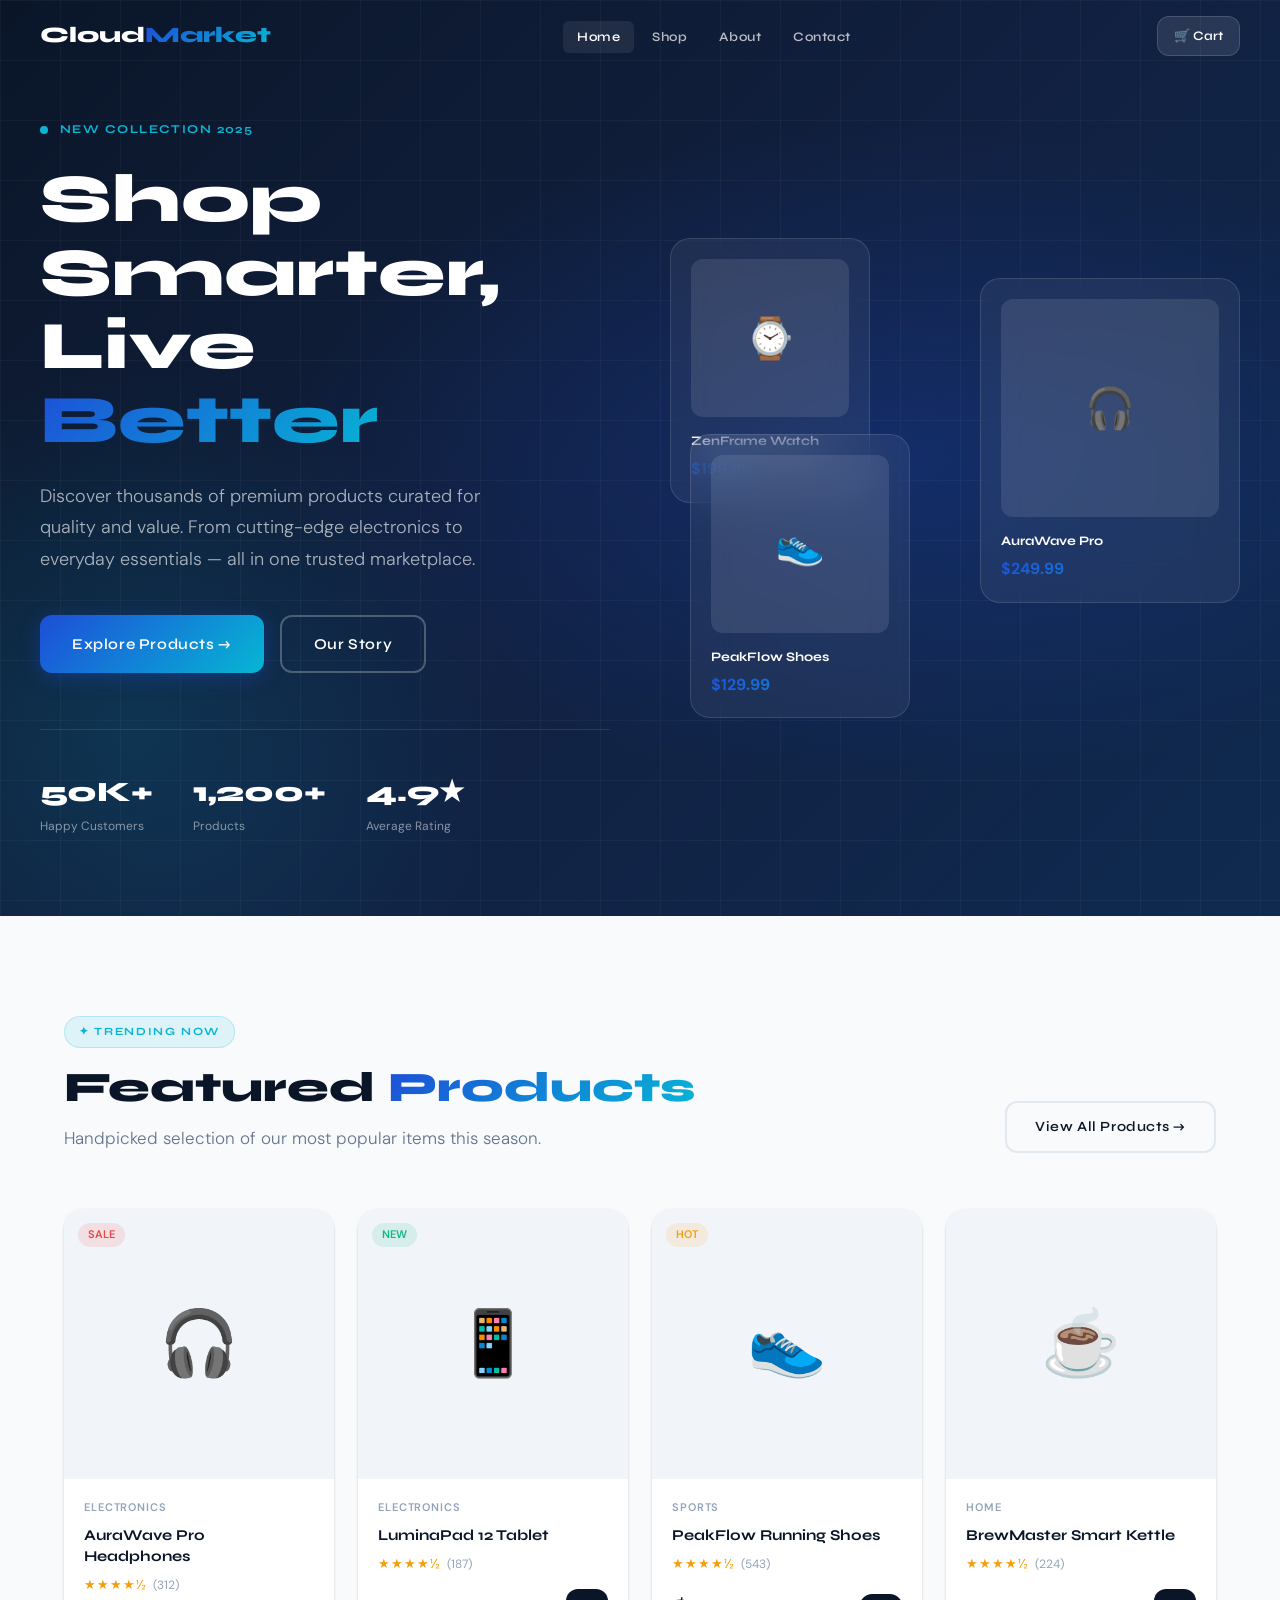
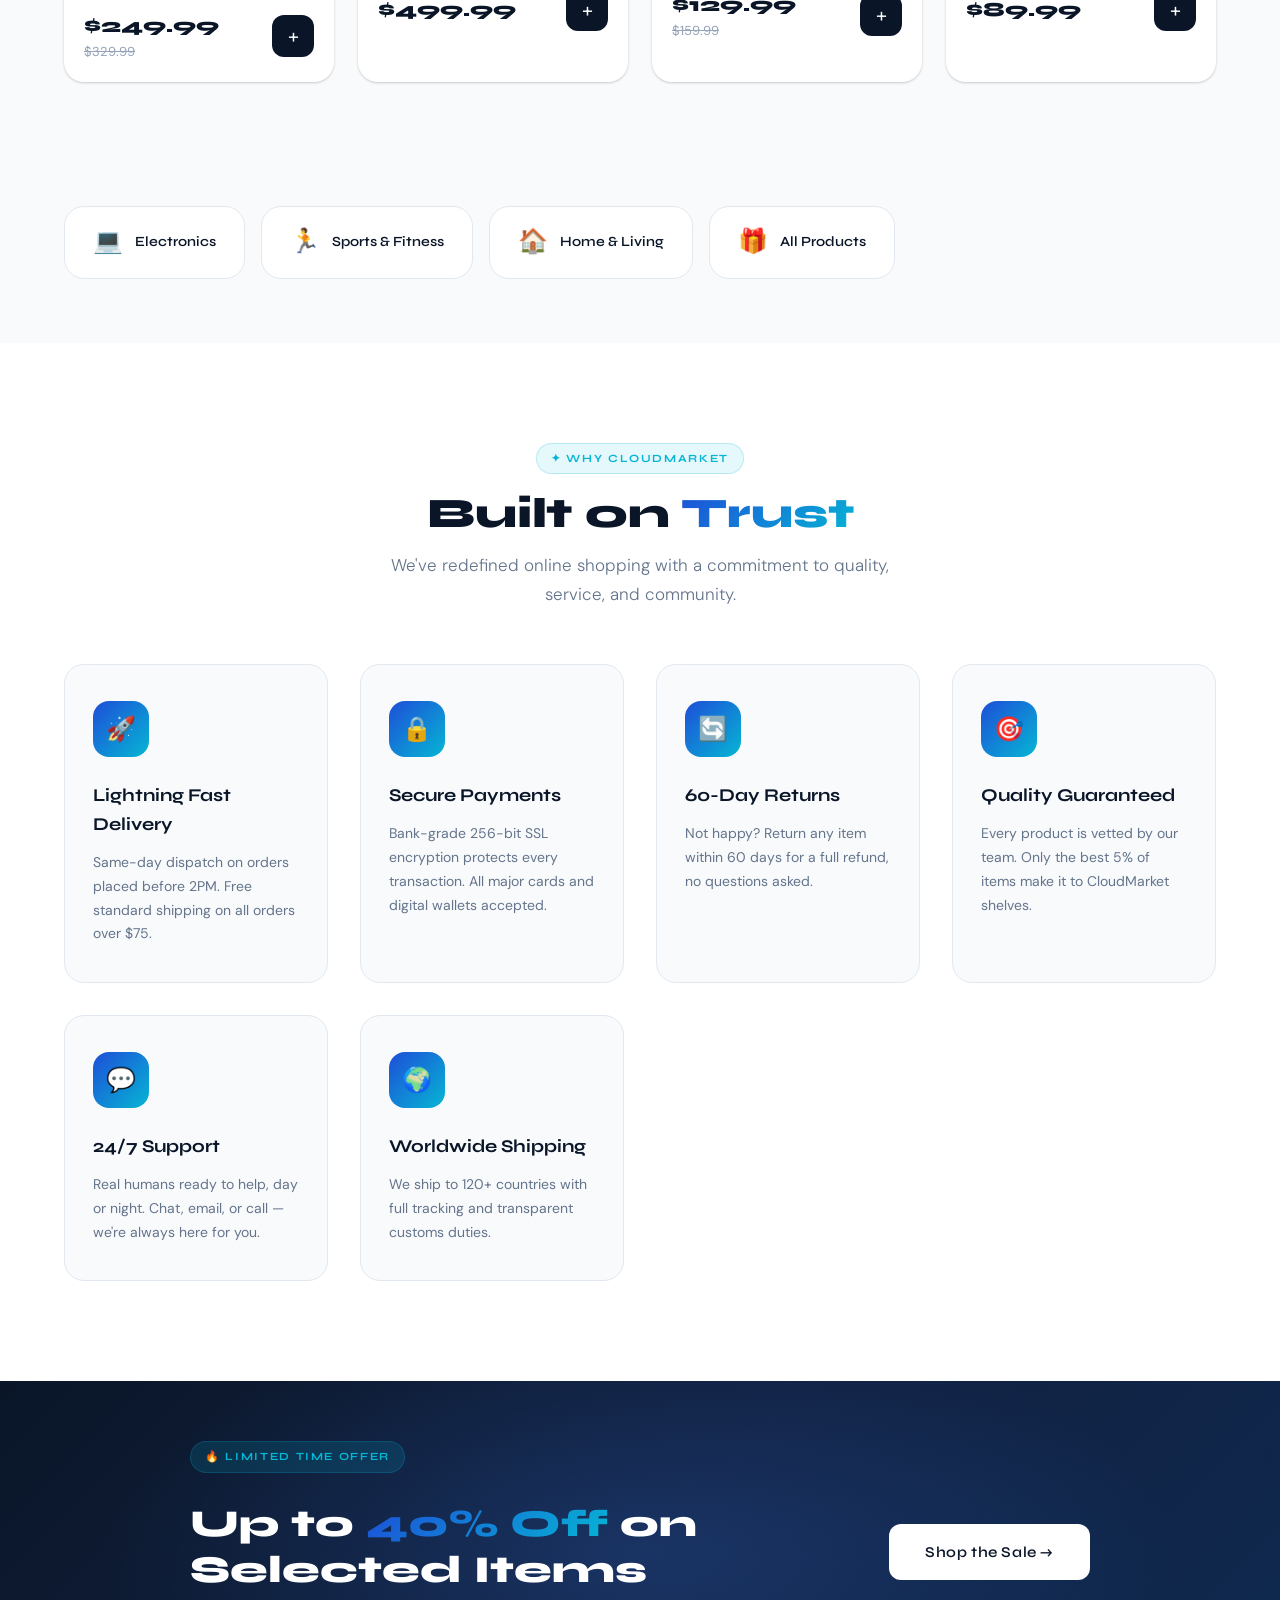
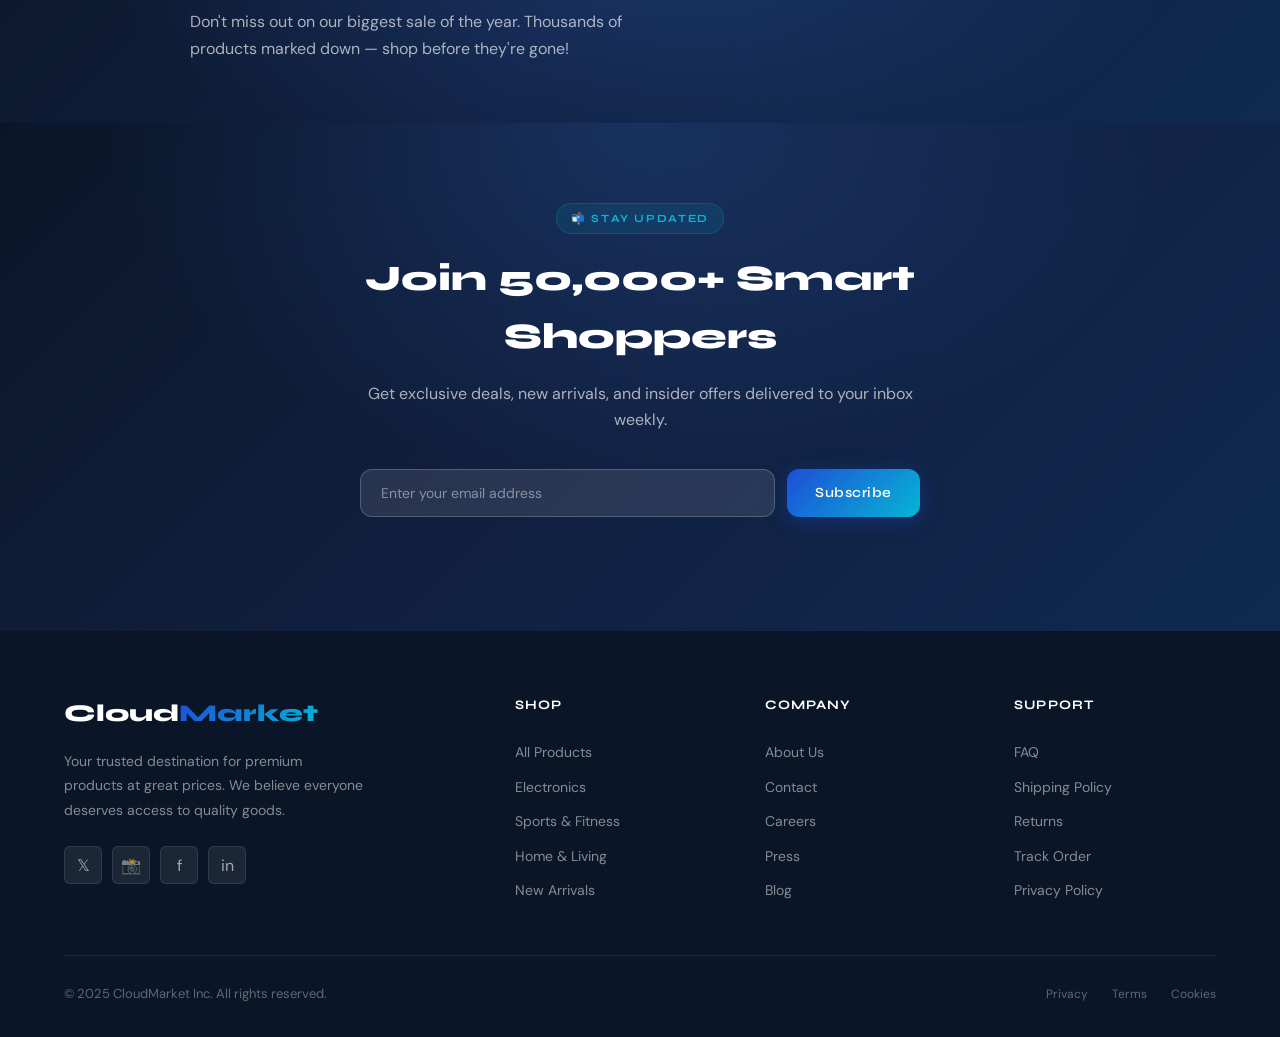
==== index.html @ 4efe99ad "ecom" ====
<!DOCTYPE html>
<html lang="en">
<head>
  <meta charset="UTF-8" />
  <meta name="viewport" content="width=device-width, initial-scale=1.0" />
  <title>CloudMarket – Premium Products, Delivered</title>
  <meta name="description" content="CloudMarket is your destination for premium electronics, sports gear, and home essentials. Shop the best deals online." />
  <link rel="stylesheet" href="style.css" />
</head>
<body>

  <!-- Loader -->
  <div id="loader">
    <div class="loader-content">
      <div class="loader-logo">Cloud<span>Market</span></div>
      <div class="loader-bar"><div class="loader-bar-fill"></div></div>
    </div>
  </div>

  <!-- Navbar -->
  <nav class="navbar" id="navbar">
    <div class="navbar-inner">
      <a href="index.html" class="nav-logo">Cloud<span>Market</span></a>
      <ul class="nav-links">
        <li><a href="index.html" class="active">Home</a></li>
        <li><a href="shop.html">Shop</a></li>
        <li><a href="about.html">About</a></li>
        <li><a href="contact.html">Contact</a></li>
      </ul>
      <div class="nav-actions">
        <a href="cart.html" class="nav-cart-btn">
          🛒 Cart <span class="cart-count" style="display:none">0</span>
        </a>
        <button class="nav-hamburger" id="nav-hamburger" aria-label="Menu">
          <span></span><span></span><span></span>
        </button>
      </div>
    </div>
  </nav>

  <!-- Mobile Menu -->
  <div class="mobile-menu" id="mobile-menu">
    <a href="index.html">Home</a>
    <a href="shop.html">Shop</a>
    <a href="about.html">About</a>
    <a href="contact.html">Contact</a>
    <a href="cart.html" class="btn btn-primary">🛒 Cart <span class="cart-count" style="display:none">0</span></a>
  </div>

  <!-- HERO -->
  <section class="hero">
    <div class="hero-grid"></div>
    <div class="hero-container">
      <div class="hero-content">
        <div class="hero-eyebrow">
          <div class="hero-eyebrow-dot"></div>
          <span class="hero-eyebrow-text">New Collection 2025</span>
        </div>
        <h1 class="hero-title">
          Shop Smarter,<br>
          Live <span class="accent">Better</span>
        </h1>
        <p class="hero-desc">
          Discover thousands of premium products curated for quality and value. From cutting-edge electronics to everyday essentials — all in one trusted marketplace.
        </p>
        <div class="hero-actions">
          <a href="shop.html" class="btn btn-primary" style="font-size:15px; padding:15px 32px">
            Explore Products →
          </a>
          <a href="about.html" class="btn btn-outline" style="color:#fff; border-color:rgba(255,255,255,0.25); font-size:15px; padding:15px 32px">
            Our Story
          </a>
        </div>
        <div class="hero-stats">
          <div>
            <div class="hero-stat-num">50K+</div>
            <div class="hero-stat-label">Happy Customers</div>
          </div>
          <div>
            <div class="hero-stat-num">1,200+</div>
            <div class="hero-stat-label">Products</div>
          </div>
          <div>
            <div class="hero-stat-num">4.9★</div>
            <div class="hero-stat-label">Average Rating</div>
          </div>
        </div>
      </div>
      <div class="hero-visual">
        <div class="hero-card-stack">
          <div class="hero-product-card hero-card-side1">
            <div class="hero-card-img">⌚</div>
            <div class="hero-card-label">ZenFrame Watch</div>
            <div class="hero-card-price">$199.99</div>
          </div>
          <div class="hero-product-card hero-card-main">
            <div class="hero-card-img">🎧</div>
            <div class="hero-card-label">AuraWave Pro</div>
            <div class="hero-card-price">$249.99</div>
          </div>
          <div class="hero-product-card hero-card-side2">
            <div class="hero-card-img">👟</div>
            <div class="hero-card-label">PeakFlow Shoes</div>
            <div class="hero-card-price">$129.99</div>
          </div>
        </div>
      </div>
    </div>
  </section>

  <!-- FEATURED PRODUCTS -->
  <section class="featured">
    <div class="container">
      <div class="section-header">
        <div>
          <div class="section-tag">✦ Trending Now</div>
          <h2 class="section-title">Featured <span>Products</span></h2>
          <p class="section-subtitle" style="margin-top:12px">Handpicked selection of our most popular items this season.</p>
        </div>
        <a href="shop.html" class="btn btn-outline">View All Products →</a>
      </div>
      <!-- Products rendered by JS -->
      <div class="products-grid" id="featured-products">
        <!-- Skeleton placeholders shown while loading -->
      </div>
    </div>
  </section>

  <!-- CATEGORIES STRIP -->
  <section style="padding: 20px 0 60px; background: var(--off-white);">
    <div class="container">
      <div style="display:flex; gap:16px; overflow-x:auto; padding:4px 0; scrollbar-width:none;">
        <a href="shop.html?cat=electronics" style="flex-shrink:0; display:flex; align-items:center; gap:12px; background:var(--white); border:1px solid var(--gray-200); border-radius:var(--radius-lg); padding:16px 28px; transition:var(--transition); text-decoration:none; color:var(--navy); font-family:var(--font-display); font-size:14px; font-weight:600;"
          onmouseover="this.style.borderColor='var(--blue)'; this.style.transform='translateY(-3px)'; this.style.boxShadow='var(--shadow-md)'"
          onmouseout="this.style.borderColor='var(--gray-200)'; this.style.transform=''; this.style.boxShadow=''">
          <span style="font-size:24px">💻</span> Electronics
        </a>
        <a href="shop.html?cat=sports" style="flex-shrink:0; display:flex; align-items:center; gap:12px; background:var(--white); border:1px solid var(--gray-200); border-radius:var(--radius-lg); padding:16px 28px; transition:var(--transition); text-decoration:none; color:var(--navy); font-family:var(--font-display); font-size:14px; font-weight:600;"
          onmouseover="this.style.borderColor='var(--blue)'; this.style.transform='translateY(-3px)'; this.style.boxShadow='var(--shadow-md)'"
          onmouseout="this.style.borderColor='var(--gray-200)'; this.style.transform=''; this.style.boxShadow=''">
          <span style="font-size:24px">🏃</span> Sports & Fitness
        </a>
        <a href="shop.html?cat=home" style="flex-shrink:0; display:flex; align-items:center; gap:12px; background:var(--white); border:1px solid var(--gray-200); border-radius:var(--radius-lg); padding:16px 28px; transition:var(--transition); text-decoration:none; color:var(--navy); font-family:var(--font-display); font-size:14px; font-weight:600;"
          onmouseover="this.style.borderColor='var(--blue)'; this.style.transform='translateY(-3px)'; this.style.boxShadow='var(--shadow-md)'"
          onmouseout="this.style.borderColor='var(--gray-200)'; this.style.transform=''; this.style.boxShadow=''">
          <span style="font-size:24px">🏠</span> Home & Living
        </a>
        <a href="shop.html" style="flex-shrink:0; display:flex; align-items:center; gap:12px; background:var(--white); border:1px solid var(--gray-200); border-radius:var(--radius-lg); padding:16px 28px; transition:var(--transition); text-decoration:none; color:var(--navy); font-family:var(--font-display); font-size:14px; font-weight:600;"
          onmouseover="this.style.borderColor='var(--blue)'; this.style.transform='translateY(-3px)'; this.style.boxShadow='var(--shadow-md)'"
          onmouseout="this.style.borderColor='var(--gray-200)'; this.style.transform=''; this.style.boxShadow=''">
          <span style="font-size:24px">🎁</span> All Products
        </a>
      </div>
    </div>
  </section>

  <!-- BENEFITS -->
  <section class="benefits">
    <div class="container">
      <div style="text-align:center; max-width:560px; margin:0 auto 56px;">
        <div class="section-tag">✦ Why CloudMarket</div>
        <h2 class="section-title">Built on <span>Trust</span></h2>
        <p class="section-subtitle" style="margin:12px auto 0">We've redefined online shopping with a commitment to quality, service, and community.</p>
      </div>
      <div class="benefits-grid">
        <div class="benefit-card reveal">
          <div class="benefit-icon">🚀</div>
          <div class="benefit-title">Lightning Fast Delivery</div>
          <p class="benefit-desc">Same-day dispatch on orders placed before 2PM. Free standard shipping on all orders over $75.</p>
        </div>
        <div class="benefit-card reveal reveal-delay-1">
          <div class="benefit-icon">🔒</div>
          <div class="benefit-title">Secure Payments</div>
          <p class="benefit-desc">Bank-grade 256-bit SSL encryption protects every transaction. All major cards and digital wallets accepted.</p>
        </div>
        <div class="benefit-card reveal reveal-delay-2">
          <div class="benefit-icon">🔄</div>
          <div class="benefit-title">60-Day Returns</div>
          <p class="benefit-desc">Not happy? Return any item within 60 days for a full refund, no questions asked.</p>
        </div>
        <div class="benefit-card reveal reveal-delay-3">
          <div class="benefit-icon">🎯</div>
          <div class="benefit-title">Quality Guaranteed</div>
          <p class="benefit-desc">Every product is vetted by our team. Only the best 5% of items make it to CloudMarket shelves.</p>
        </div>
        <div class="benefit-card reveal">
          <div class="benefit-icon">💬</div>
          <div class="benefit-title">24/7 Support</div>
          <p class="benefit-desc">Real humans ready to help, day or night. Chat, email, or call — we're always here for you.</p>
        </div>
        <div class="benefit-card reveal reveal-delay-1">
          <div class="benefit-icon">🌍</div>
          <div class="benefit-title">Worldwide Shipping</div>
          <p class="benefit-desc">We ship to 120+ countries with full tracking and transparent customs duties.</p>
        </div>
      </div>
    </div>
  </section>

  <!-- PROMO BANNER -->
  <section style="padding: 60px 24px; background: var(--gradient); position:relative; overflow:hidden;">
    <div style="position:absolute; inset:0; background: radial-gradient(ellipse 60% 100% at 50% 50%, rgba(59,130,246,0.2) 0%, transparent 70%);"></div>
    <div style="max-width:900px; margin:0 auto; display:grid; grid-template-columns:1fr auto; gap:40px; align-items:center; position:relative; z-index:1;" class="reveal">
      <div>
        <div class="section-tag" style="background:rgba(6,182,212,0.15);">🔥 Limited Time Offer</div>
        <h2 style="font-family:var(--font-display); font-size:clamp(24px,3.5vw,38px); font-weight:800; color:var(--white); margin:12px 0 16px; line-height:1.2;">
          Up to <span style="background:var(--gradient-accent); -webkit-background-clip:text; -webkit-text-fill-color:transparent; background-clip:text;">40% Off</span> on Selected Items
        </h2>
        <p style="color:rgba(255,255,255,0.65); font-size:16px; max-width:460px; line-height:1.7;">
          Don't miss out on our biggest sale of the year. Thousands of products marked down — shop before they're gone!
        </p>
      </div>
      <div>
        <a href="shop.html" class="btn btn-white" style="font-size:15px; padding:16px 36px; white-space:nowrap;">Shop the Sale →</a>
      </div>
    </div>
  </section>

  <!-- NEWSLETTER -->
  <section class="newsletter">
    <div class="container">
      <div class="newsletter-inner">
        <div class="section-tag">📬 Stay Updated</div>
        <h2 class="newsletter-title">Join 50,000+ Smart Shoppers</h2>
        <p class="newsletter-desc">Get exclusive deals, new arrivals, and insider offers delivered to your inbox weekly.</p>
        <form class="newsletter-form" id="newsletter-form">
          <input type="email" class="newsletter-input" placeholder="Enter your email address" required />
          <button type="submit" class="btn btn-primary">Subscribe</button>
        </form>
        <div class="newsletter-msg" id="newsletter-msg"></div>
      </div>
    </div>
  </section>

  <!-- FOOTER -->
  <footer>
    <div class="container">
      <div class="footer-grid">
        <div class="footer-brand">
          <a href="index.html" class="nav-logo" style="font-size:24px;">Cloud<span>Market</span></a>
          <p>Your trusted destination for premium products at great prices. We believe everyone deserves access to quality goods.</p>
          <div class="footer-social">
            <a href="#" class="social-btn" aria-label="Twitter">𝕏</a>
            <a href="#" class="social-btn" aria-label="Instagram">📸</a>
            <a href="#" class="social-btn" aria-label="Facebook">f</a>
            <a href="#" class="social-btn" aria-label="LinkedIn">in</a>
          </div>
        </div>
        <div>
          <div class="footer-col-title">Shop</div>
          <ul class="footer-links">
            <li><a href="shop.html">All Products</a></li>
            <li><a href="shop.html">Electronics</a></li>
            <li><a href="shop.html">Sports & Fitness</a></li>
            <li><a href="shop.html">Home & Living</a></li>
            <li><a href="shop.html">New Arrivals</a></li>
          </ul>
        </div>
        <div>
          <div class="footer-col-title">Company</div>
          <ul class="footer-links">
            <li><a href="about.html">About Us</a></li>
            <li><a href="contact.html">Contact</a></li>
            <li><a href="#">Careers</a></li>
            <li><a href="#">Press</a></li>
            <li><a href="#">Blog</a></li>
          </ul>
        </div>
        <div>
          <div class="footer-col-title">Support</div>
          <ul class="footer-links">
            <li><a href="#">FAQ</a></li>
            <li><a href="#">Shipping Policy</a></li>
            <li><a href="#">Returns</a></li>
            <li><a href="#">Track Order</a></li>
            <li><a href="#">Privacy Policy</a></li>
          </ul>
        </div>
      </div>
      <div class="footer-bottom">
        <p>© 2025 CloudMarket Inc. All rights reserved.</p>
        <div class="footer-bottom-links">
          <a href="#">Privacy</a>
          <a href="#">Terms</a>
          <a href="#">Cookies</a>
        </div>
      </div>
    </div>
  </footer>

  <script src="script.js"></script>
</body>
</html>
---- style.css ----
/* ========================================
   CloudMarket - Main Stylesheet
   ======================================== */

@import url('https://fonts.googleapis.com/css2?family=Syne:wght@400;500;600;700;800&family=DM+Sans:ital,wght@0,300;0,400;0,500;1,300&display=swap');

/* ========================================
   CSS Variables
   ======================================== */
:root {
  --navy: #0a1628;
  --navy-mid: #112040;
  --navy-light: #1a3060;
  --blue: #1d4ed8;
  --blue-bright: #3b82f6;
  --cyan: #06b6d4;
  --white: #ffffff;
  --off-white: #f8fafc;
  --gray-100: #f1f5f9;
  --gray-200: #e2e8f0;
  --gray-300: #cbd5e1;
  --gray-400: #94a3b8;
  --gray-500: #64748b;
  --gray-600: #475569;
  --gray-700: #334155;
  --gray-800: #1e293b;
  --success: #10b981;
  --warning: #f59e0b;
  --danger: #ef4444;
  --gradient: linear-gradient(135deg, var(--navy) 0%, var(--navy-mid) 50%, #0f2a50 100%);
  --gradient-accent: linear-gradient(135deg, var(--blue) 0%, var(--cyan) 100%);
  --shadow-sm: 0 1px 3px rgba(0,0,0,0.12), 0 1px 2px rgba(0,0,0,0.08);
  --shadow-md: 0 4px 16px rgba(0,0,0,0.12), 0 2px 8px rgba(0,0,0,0.08);
  --shadow-lg: 0 10px 40px rgba(0,0,0,0.15), 0 4px 16px rgba(0,0,0,0.1);
  --shadow-glow: 0 0 30px rgba(59,130,246,0.25);
  --radius-sm: 6px;
  --radius: 12px;
  --radius-lg: 20px;
  --radius-xl: 32px;
  --transition: all 0.3s cubic-bezier(0.4, 0, 0.2, 1);
  --font-display: 'Syne', sans-serif;
  --font-body: 'DM Sans', sans-serif;
}

/* ========================================
   Reset & Base
   ======================================== */
*, *::before, *::after {
  box-sizing: border-box;
  margin: 0;
  padding: 0;
}

html {
  scroll-behavior: smooth;
  font-size: 16px;
}

body {
  font-family: var(--font-body);
  color: var(--gray-800);
  background: var(--white);
  line-height: 1.6;
  overflow-x: hidden;
}

a {
  text-decoration: none;
  color: inherit;
}

ul { list-style: none; }

img {
  max-width: 100%;
  display: block;
}

button {
  cursor: pointer;
  border: none;
  font-family: var(--font-body);
}

input, textarea, select {
  font-family: var(--font-body);
}

/* ========================================
   Utility Classes
   ======================================== */
.container {
  max-width: 1200px;
  margin: 0 auto;
  padding: 0 24px;
}

.section-tag {
  display: inline-block;
  font-family: var(--font-display);
  font-size: 11px;
  font-weight: 700;
  letter-spacing: 0.15em;
  text-transform: uppercase;
  color: var(--cyan);
  background: rgba(6,182,212,0.1);
  border: 1px solid rgba(6,182,212,0.2);
  padding: 6px 14px;
  border-radius: 100px;
  margin-bottom: 16px;
}

.section-title {
  font-family: var(--font-display);
  font-size: clamp(28px, 4vw, 42px);
  font-weight: 800;
  color: var(--navy);
  line-height: 1.15;
}

.section-title span {
  background: var(--gradient-accent);
  -webkit-background-clip: text;
  -webkit-text-fill-color: transparent;
  background-clip: text;
}

.section-subtitle {
  font-size: 17px;
  color: var(--gray-500);
  font-weight: 300;
  max-width: 560px;
  line-height: 1.7;
}

.btn {
  display: inline-flex;
  align-items: center;
  gap: 8px;
  font-family: var(--font-display);
  font-size: 14px;
  font-weight: 600;
  letter-spacing: 0.04em;
  padding: 13px 28px;
  border-radius: var(--radius);
  transition: var(--transition);
  cursor: pointer;
  border: none;
}

.btn-primary {
  background: var(--gradient-accent);
  color: var(--white);
  box-shadow: 0 4px 20px rgba(29,78,216,0.35);
}

.btn-primary:hover {
  transform: translateY(-2px);
  box-shadow: 0 8px 30px rgba(29,78,216,0.45);
}

.btn-outline {
  background: transparent;
  color: var(--navy);
  border: 2px solid var(--gray-200);
}

.btn-outline:hover {
  border-color: var(--blue);
  color: var(--blue);
  transform: translateY(-2px);
}

.btn-white {
  background: var(--white);
  color: var(--navy);
}

.btn-white:hover {
  background: var(--gray-100);
  transform: translateY(-2px);
}

.badge {
  display: inline-flex;
  align-items: center;
  font-size: 11px;
  font-weight: 600;
  padding: 3px 10px;
  border-radius: 100px;
}

.badge-new { background: rgba(16,185,129,0.12); color: var(--success); }
.badge-sale { background: rgba(239,68,68,0.12); color: var(--danger); }
.badge-hot { background: rgba(245,158,11,0.12); color: var(--warning); }

/* ========================================
   Loading Screen
   ======================================== */
#loader {
  position: fixed;
  inset: 0;
  background: var(--navy);
  display: flex;
  align-items: center;
  justify-content: center;
  z-index: 9999;
  
}

#loader.hidden {
  opacity: 0;
  visibility: hidden;
}

.loader-content {
  text-align: center;
}

.loader-logo {
  font-family: var(--font-display);
  font-size: 32px;
  font-weight: 800;
  color: var(--white);
  margin-bottom: 24px;
}

.loader-logo span {
  background: var(--gradient-accent);
  -webkit-background-clip: text;
  -webkit-text-fill-color: transparent;
  background-clip: text;
}

.loader-bar {
  width: 200px;
  height: 3px;
  background: rgba(255,255,255,0.1);
  border-radius: 100px;
  overflow: hidden;
}

.loader-bar-fill {
  height: 100%;
  background: var(--gradient-accent);
  border-radius: 100px;
  animation: loadBar 1.2s ease forwards;
}

@keyframes loadBar {
  from { width: 0; }
  to { width: 100%; }
}

/* ========================================
   Navigation
   ======================================== */
.navbar {
  position: fixed;
  top: 0;
  left: 0;
  right: 0;
  z-index: 1000;
  padding: 0 24px;
  transition: var(--transition);
}

.navbar.scrolled {
  background: rgba(10,22,40,0.95);
  backdrop-filter: blur(20px);
  -webkit-backdrop-filter: blur(20px);
  box-shadow: 0 2px 30px rgba(0,0,0,0.3);
}

.navbar-inner {
  max-width: 1200px;
  margin: 0 auto;
  height: 72px;
  display: flex;
  align-items: center;
  justify-content: space-between;
  gap: 32px;
}

.nav-logo {
  font-family: var(--font-display);
  font-size: 22px;
  font-weight: 800;
  color: var(--white);
  flex-shrink: 0;
}

.nav-logo span {
  background: var(--gradient-accent);
  -webkit-background-clip: text;
  -webkit-text-fill-color: transparent;
  background-clip: text;
}

.nav-links {
  display: flex;
  align-items: center;
  gap: 4px;
}

.nav-links a {
  font-family: var(--font-display);
  font-size: 13px;
  font-weight: 600;
  letter-spacing: 0.04em;
  color: rgba(255,255,255,0.7);
  padding: 8px 14px;
  border-radius: var(--radius-sm);
  transition: var(--transition);
}

.nav-links a:hover,
.nav-links a.active {
  color: var(--white);
  background: rgba(255,255,255,0.08);
}

.nav-actions {
  display: flex;
  align-items: center;
  gap: 12px;
}

.nav-cart-btn {
  display: flex;
  align-items: center;
  gap: 8px;
  background: rgba(255,255,255,0.1);
  border: 1px solid rgba(255,255,255,0.15);
  color: var(--white);
  padding: 9px 16px;
  border-radius: var(--radius);
  font-family: var(--font-display);
  font-size: 13px;
  font-weight: 600;
  transition: var(--transition);
}

.nav-cart-btn:hover {
  background: rgba(255,255,255,0.18);
  transform: translateY(-1px);
}

.cart-count {
  background: var(--gradient-accent);
  color: var(--white);
  font-size: 10px;
  font-weight: 700;
  width: 18px;
  height: 18px;
  border-radius: 50%;
  display: flex;
  align-items: center;
  justify-content: center;
}

.nav-hamburger {
  display: none;
  flex-direction: column;
  gap: 5px;
  background: transparent;
  padding: 6px;
  cursor: pointer;
}

.nav-hamburger span {
  width: 24px;
  height: 2px;
  background: var(--white);
  border-radius: 2px;
  transition: var(--transition);
}

.nav-hamburger.open span:nth-child(1) {
  transform: rotate(45deg) translate(5px, 5px);
}
.nav-hamburger.open span:nth-child(2) {
  opacity: 0;
}
.nav-hamburger.open span:nth-child(3) {
  transform: rotate(-45deg) translate(5px, -5px);
}

.mobile-menu {
  display: none;
  position: fixed;
  top: 72px;
  left: 0;
  right: 0;
  background: rgba(10,22,40,0.98);
  backdrop-filter: blur(20px);
  padding: 20px 24px 32px;
  z-index: 999;
  border-top: 1px solid rgba(255,255,255,0.08);
  transform: translateY(-10px);
  opacity: 0;
  transition: var(--transition);
}

.mobile-menu.open {
  display: block;
  transform: translateY(0);
  opacity: 1;
}

.mobile-menu a {
  display: block;
  font-family: var(--font-display);
  font-size: 16px;
  font-weight: 600;
  color: rgba(255,255,255,0.8);
  padding: 14px 0;
  border-bottom: 1px solid rgba(255,255,255,0.06);
  transition: var(--transition);
}

.mobile-menu a:hover {
  color: var(--white);
  padding-left: 8px;
}

.mobile-menu .btn {
  margin-top: 20px;
  width: 100%;
  justify-content: center;
}

/* ========================================
   HERO SECTION
   ======================================== */
.hero {
  min-height: 100vh;
  background: var(--gradient);
  position: relative;
  overflow: hidden;
  display: flex;
  align-items: center;
  padding: 120px 24px 80px;
}

.hero::before {
  content: '';
  position: absolute;
  inset: 0;
  background: 
    radial-gradient(ellipse 80% 60% at 70% 50%, rgba(29,78,216,0.25) 0%, transparent 60%),
    radial-gradient(ellipse 60% 80% at 10% 80%, rgba(6,182,212,0.15) 0%, transparent 50%);
}

.hero-grid {
  position: absolute;
  inset: 0;
  background-image: 
    linear-gradient(rgba(255,255,255,0.03) 1px, transparent 1px),
    linear-gradient(90deg, rgba(255,255,255,0.03) 1px, transparent 1px);
  background-size: 60px 60px;
}

.hero-container {
  max-width: 1200px;
  margin: 0 auto;
  width: 100%;
  display: grid;
  grid-template-columns: 1fr 1fr;
  gap: 60px;
  align-items: center;
  position: relative;
  z-index: 1;
}

.hero-eyebrow {
  display: flex;
  align-items: center;
  gap: 12px;
  margin-bottom: 24px;
}

.hero-eyebrow-dot {
  width: 8px;
  height: 8px;
  border-radius: 50%;
  background: var(--cyan);
  animation: pulse 2s infinite;
}

@keyframes pulse {
  0%, 100% { opacity: 1; transform: scale(1); }
  50% { opacity: 0.5; transform: scale(1.3); }
}

.hero-eyebrow-text {
  font-family: var(--font-display);
  font-size: 12px;
  font-weight: 700;
  letter-spacing: 0.12em;
  text-transform: uppercase;
  color: var(--cyan);
}

.hero-title {
  font-family: var(--font-display);
  font-size: clamp(36px, 5.5vw, 68px);
  font-weight: 800;
  color: var(--white);
  line-height: 1.08;
  margin-bottom: 24px;
}

.hero-title .accent {
  background: var(--gradient-accent);
  -webkit-background-clip: text;
  -webkit-text-fill-color: transparent;
  background-clip: text;
}

.hero-desc {
  font-size: 18px;
  color: rgba(255,255,255,0.65);
  font-weight: 300;
  line-height: 1.75;
  margin-bottom: 40px;
  max-width: 500px;
}

.hero-actions {
  display: flex;
  gap: 16px;
  flex-wrap: wrap;
}

.hero-stats {
  display: flex;
  gap: 40px;
  margin-top: 56px;
  padding-top: 40px;
  border-top: 1px solid rgba(255,255,255,0.1);
}

.hero-stat-num {
  font-family: var(--font-display);
  font-size: 28px;
  font-weight: 800;
  color: var(--white);
}

.hero-stat-label {
  font-size: 12px;
  color: rgba(255,255,255,0.5);
  font-weight: 400;
  margin-top: 2px;
}

.hero-visual {
  position: relative;
}

.hero-card-stack {
  position: relative;
  height: 480px;
}

.hero-product-card {
  position: absolute;
  background: rgba(255,255,255,0.06);
  backdrop-filter: blur(20px);
  border: 1px solid rgba(255,255,255,0.12);
  border-radius: var(--radius-lg);
  padding: 20px;
  transition: var(--transition);
}

.hero-card-main {
  width: 260px;
  right: 0;
  top: 40px;
  animation: floatCard 4s ease-in-out infinite;
}

.hero-card-side1 {
  width: 200px;
  left: 0;
  top: 0;
  animation: floatCard 4s ease-in-out infinite 0.8s;
}

.hero-card-side2 {
  width: 220px;
  left: 20px;
  bottom: 0;
  animation: floatCard 4s ease-in-out infinite 1.6s;
}

@keyframes floatCard {
  0%, 100% { transform: translateY(0); }
  50% { transform: translateY(-12px); }
}

.hero-card-img {
  width: 100%;
  aspect-ratio: 1;
  border-radius: var(--radius);
  object-fit: cover;
  margin-bottom: 14px;
  background: rgba(255,255,255,0.1);
  display: flex;
  align-items: center;
  justify-content: center;
  font-size: 40px;
}

.hero-card-label {
  font-family: var(--font-display);
  font-size: 13px;
  font-weight: 700;
  color: var(--white);
  margin-bottom: 4px;
}

.hero-card-price {
  font-size: 16px;
  font-weight: 700;
  background: var(--gradient-accent);
  -webkit-background-clip: text;
  -webkit-text-fill-color: transparent;
  background-clip: text;
}

/* ========================================
   FEATURED PRODUCTS
   ======================================== */
.featured {
  padding: 100px 0;
  background: var(--off-white);
}

.section-header {
  display: flex;
  align-items: flex-end;
  justify-content: space-between;
  margin-bottom: 56px;
  gap: 24px;
  flex-wrap: wrap;
}

.products-grid {
  display: grid;
  grid-template-columns: repeat(auto-fill, minmax(260px, 1fr));
  gap: 24px;
}

.product-card {
  background: var(--white);
  border-radius: var(--radius-lg);
  overflow: hidden;
  box-shadow: var(--shadow-sm);
  transition: var(--transition);
  position: relative;
  cursor: pointer;
}

.product-card:hover {
  transform: translateY(-6px);
  box-shadow: var(--shadow-lg);
}

.product-card-img {
  aspect-ratio: 1;
  background: var(--gray-100);
  display: flex;
  align-items: center;
  justify-content: center;
  font-size: 64px;
  position: relative;
  overflow: hidden;
  transition: var(--transition);
}

.product-card:hover .product-card-img {
  background: var(--gray-200);
}

.product-card-badges {
  position: absolute;
  top: 14px;
  left: 14px;
  display: flex;
  flex-direction: column;
  gap: 6px;
  z-index: 2;
}

.product-card-wishlist {
  position: absolute;
  top: 12px;
  right: 12px;
  width: 36px;
  height: 36px;
  background: var(--white);
  border-radius: 50%;
  display: flex;
  align-items: center;
  justify-content: center;
  font-size: 16px;
  cursor: pointer;
  transition: var(--transition);
  opacity: 0;
  transform: scale(0.8);
  z-index: 2;
}

.product-card:hover .product-card-wishlist {
  opacity: 1;
  transform: scale(1);
}

.product-card-wishlist:hover {
  background: var(--danger);
  color: var(--white);
}

.product-card-body {
  padding: 20px;
}

.product-card-category {
  font-size: 11px;
  font-weight: 600;
  letter-spacing: 0.08em;
  text-transform: uppercase;
  color: var(--gray-400);
  margin-bottom: 8px;
}

.product-card-name {
  font-family: var(--font-display);
  font-size: 15px;
  font-weight: 700;
  color: var(--navy);
  margin-bottom: 8px;
  line-height: 1.4;
}

.product-card-rating {
  display: flex;
  align-items: center;
  gap: 6px;
  margin-bottom: 14px;
}

.stars {
  color: var(--warning);
  font-size: 13px;
  letter-spacing: 1px;
}

.rating-count {
  font-size: 12px;
  color: var(--gray-400);
}

.product-card-footer {
  display: flex;
  align-items: center;
  justify-content: space-between;
}

.product-price {
  display: flex;
  flex-direction: column;
}

.product-price-current {
  font-family: var(--font-display);
  font-size: 20px;
  font-weight: 800;
  color: var(--navy);
}

.product-price-original {
  font-size: 13px;
  color: var(--gray-400);
  text-decoration: line-through;
}

.product-add-btn {
  width: 42px;
  height: 42px;
  border-radius: var(--radius);
  background: var(--navy);
  color: var(--white);
  font-size: 20px;
  display: flex;
  align-items: center;
  justify-content: center;
  transition: var(--transition);
  flex-shrink: 0;
}

.product-add-btn:hover {
  background: var(--blue);
  transform: scale(1.1);
}

.product-add-btn.added {
  background: var(--success);
  animation: pop 0.3s ease;
}

@keyframes pop {
  0% { transform: scale(1); }
  50% { transform: scale(1.25); }
  100% { transform: scale(1); }
}

/* Skeleton */
.skeleton {
  background: linear-gradient(90deg, var(--gray-100) 25%, var(--gray-200) 50%, var(--gray-100) 75%);
  background-size: 200% 100%;
  animation: shimmer 1.5s infinite;
  border-radius: var(--radius-sm);
}

@keyframes shimmer {
  0% { background-position: -200% 0; }
  100% { background-position: 200% 0; }
}

.skeleton-card {
  background: var(--white);
  border-radius: var(--radius-lg);
  overflow: hidden;
}

.skeleton-img {
  aspect-ratio: 1;
}

.skeleton-body {
  padding: 20px;
}

.skeleton-line {
  height: 12px;
  margin-bottom: 10px;
}

/* ========================================
   BENEFITS / WHY US
   ======================================== */
.benefits {
  padding: 100px 0;
  background: var(--white);
}

.benefits-grid {
  display: grid;
  grid-template-columns: repeat(auto-fit, minmax(240px, 1fr));
  gap: 32px;
  margin-top: 56px;
}

.benefit-card {
  padding: 36px 28px;
  border-radius: var(--radius-lg);
  background: var(--off-white);
  border: 1px solid var(--gray-200);
  transition: var(--transition);
  position: relative;
  overflow: hidden;
}

.benefit-card::before {
  content: '';
  position: absolute;
  top: 0;
  left: 0;
  right: 0;
  height: 3px;
  background: var(--gradient-accent);
  transform: scaleX(0);
  transition: var(--transition);
  transform-origin: left;
}

.benefit-card:hover {
  border-color: transparent;
  box-shadow: var(--shadow-md);
  transform: translateY(-4px);
}

.benefit-card:hover::before {
  transform: scaleX(1);
}

.benefit-icon {
  width: 56px;
  height: 56px;
  background: var(--gradient-accent);
  border-radius: 16px;
  display: flex;
  align-items: center;
  justify-content: center;
  font-size: 24px;
  margin-bottom: 24px;
}

.benefit-title {
  font-family: var(--font-display);
  font-size: 18px;
  font-weight: 700;
  color: var(--navy);
  margin-bottom: 12px;
}

.benefit-desc {
  font-size: 14px;
  color: var(--gray-500);
  line-height: 1.7;
}

/* ========================================
   NEWSLETTER
   ======================================== */
.newsletter {
  padding: 80px 0;
  background: var(--gradient);
  position: relative;
  overflow: hidden;
}

.newsletter::before {
  content: '';
  position: absolute;
  inset: 0;
  background: radial-gradient(ellipse 60% 100% at 50% 0%, rgba(59,130,246,0.2) 0%, transparent 70%);
}

.newsletter-inner {
  position: relative;
  z-index: 1;
  text-align: center;
  max-width: 560px;
  margin: 0 auto;
}

.newsletter-title {
  font-family: var(--font-display);
  font-size: clamp(24px, 3.5vw, 36px);
  font-weight: 800;
  color: var(--white);
  margin-bottom: 16px;
}

.newsletter-desc {
  font-size: 16px;
  color: rgba(255,255,255,0.65);
  margin-bottom: 36px;
}

.newsletter-form {
  display: flex;
  gap: 12px;
}

.newsletter-input {
  flex: 1;
  background: rgba(255,255,255,0.1);
  border: 1px solid rgba(255,255,255,0.2);
  color: var(--white);
  padding: 14px 20px;
  border-radius: var(--radius);
  font-size: 14px;
  transition: var(--transition);
  outline: none;
}

.newsletter-input::placeholder { color: rgba(255,255,255,0.45); }

.newsletter-input:focus {
  background: rgba(255,255,255,0.15);
  border-color: rgba(255,255,255,0.4);
}

.newsletter-msg {
  margin-top: 14px;
  font-size: 13px;
  color: var(--cyan);
  min-height: 20px;
}

/* ========================================
   FOOTER
   ======================================== */
footer {
  background: var(--navy);
  padding: 64px 0 32px;
}

.footer-grid {
  display: grid;
  grid-template-columns: 2fr 1fr 1fr 1fr;
  gap: 48px;
  margin-bottom: 48px;
}

.footer-brand p {
  font-size: 14px;
  color: rgba(255,255,255,0.5);
  line-height: 1.75;
  margin-top: 16px;
  max-width: 300px;
}

.footer-social {
  display: flex;
  gap: 10px;
  margin-top: 24px;
}

.social-btn {
  width: 38px;
  height: 38px;
  border-radius: var(--radius-sm);
  background: rgba(255,255,255,0.07);
  border: 1px solid rgba(255,255,255,0.1);
  display: flex;
  align-items: center;
  justify-content: center;
  font-size: 16px;
  color: rgba(255,255,255,0.6);
  transition: var(--transition);
  text-decoration: none;
}

.social-btn:hover {
  background: var(--blue);
  border-color: var(--blue);
  color: var(--white);
  transform: translateY(-2px);
}

.footer-col-title {
  font-family: var(--font-display);
  font-size: 13px;
  font-weight: 700;
  letter-spacing: 0.08em;
  text-transform: uppercase;
  color: var(--white);
  margin-bottom: 20px;
}

.footer-links a {
  display: block;
  font-size: 14px;
  color: rgba(255,255,255,0.5);
  padding: 6px 0;
  transition: var(--transition);
}

.footer-links a:hover {
  color: var(--white);
  padding-left: 6px;
}

.footer-bottom {
  border-top: 1px solid rgba(255,255,255,0.08);
  padding-top: 28px;
  display: flex;
  align-items: center;
  justify-content: space-between;
  gap: 16px;
  flex-wrap: wrap;
}

.footer-bottom p {
  font-size: 13px;
  color: rgba(255,255,255,0.35);
}

.footer-bottom-links {
  display: flex;
  gap: 24px;
}

.footer-bottom-links a {
  font-size: 12px;
  color: rgba(255,255,255,0.35);
  transition: var(--transition);
}

.footer-bottom-links a:hover { color: rgba(255,255,255,0.7); }

/* ========================================
   SHOP PAGE
   ======================================== */
.page-hero {
  background: var(--gradient);
  padding: 140px 0 60px;
  position: relative;
  overflow: hidden;
}

.page-hero::before {
  content: '';
  position: absolute;
  inset: 0;
  background: radial-gradient(ellipse 60% 80% at 80% 50%, rgba(29,78,216,0.3) 0%, transparent 60%);
}

.page-hero-inner {
  position: relative;
  z-index: 1;
}

.page-hero-title {
  font-family: var(--font-display);
  font-size: clamp(32px, 5vw, 52px);
  font-weight: 800;
  color: var(--white);
  margin-bottom: 12px;
}

.page-hero-title span {
  background: var(--gradient-accent);
  -webkit-background-clip: text;
  -webkit-text-fill-color: transparent;
  background-clip: text;
}

.breadcrumb {
  display: flex;
  align-items: center;
  gap: 8px;
  font-size: 13px;
  color: rgba(255,255,255,0.5);
}

.breadcrumb a {
  color: rgba(255,255,255,0.5);
  transition: var(--transition);
}

.breadcrumb a:hover { color: var(--white); }

.breadcrumb-sep { color: rgba(255,255,255,0.25); }

.shop-layout {
  padding: 60px 0 100px;
  background: var(--off-white);
}

.shop-toolbar {
  display: flex;
  align-items: center;
  justify-content: space-between;
  gap: 16px;
  margin-bottom: 36px;
  background: var(--white);
  padding: 16px 24px;
  border-radius: var(--radius-lg);
  box-shadow: var(--shadow-sm);
  flex-wrap: wrap;
}

.shop-filters {
  display: flex;
  gap: 8px;
  flex-wrap: wrap;
}

.filter-btn {
  font-family: var(--font-display);
  font-size: 12px;
  font-weight: 600;
  letter-spacing: 0.04em;
  padding: 8px 18px;
  border-radius: 100px;
  background: transparent;
  border: 2px solid var(--gray-200);
  color: var(--gray-600);
  transition: var(--transition);
  cursor: pointer;
}

.filter-btn:hover {
  border-color: var(--blue);
  color: var(--blue);
}

.filter-btn.active {
  background: var(--navy);
  border-color: var(--navy);
  color: var(--white);
}

.shop-sort {
  display: flex;
  align-items: center;
  gap: 10px;
}

.shop-sort label {
  font-size: 13px;
  color: var(--gray-500);
  font-weight: 500;
  white-space: nowrap;
}

.sort-select {
  padding: 8px 14px;
  border: 2px solid var(--gray-200);
  border-radius: var(--radius);
  font-size: 13px;
  font-family: var(--font-display);
  font-weight: 600;
  color: var(--navy);
  background: var(--white);
  cursor: pointer;
  outline: none;
  transition: var(--transition);
}

.sort-select:focus { border-color: var(--blue); }

.products-count {
  font-size: 13px;
  color: var(--gray-400);
}

/* ========================================
   PRODUCT DETAIL PAGE
   ======================================== */
.product-detail {
  padding: 60px 0 100px;
  background: var(--off-white);
}

.product-detail-grid {
  display: grid;
  grid-template-columns: 1fr 1fr;
  gap: 64px;
  align-items: start;
}

.product-detail-img {
  background: var(--white);
  border-radius: var(--radius-xl);
  aspect-ratio: 1;
  display: flex;
  align-items: center;
  justify-content: center;
  font-size: 120px;
  box-shadow: var(--shadow-md);
  position: sticky;
  top: 100px;
}

.product-detail-thumbnails {
  display: flex;
  gap: 12px;
  margin-top: 16px;
}

.product-thumb {
  width: 72px;
  height: 72px;
  border-radius: var(--radius);
  background: var(--white);
  border: 2px solid var(--gray-200);
  display: flex;
  align-items: center;
  justify-content: center;
  font-size: 28px;
  cursor: pointer;
  transition: var(--transition);
}

.product-thumb.active,
.product-thumb:hover {
  border-color: var(--blue);
}

.product-detail-info h1 {
  font-family: var(--font-display);
  font-size: clamp(24px, 3vw, 34px);
  font-weight: 800;
  color: var(--navy);
  line-height: 1.2;
  margin-bottom: 16px;
}

.product-detail-meta {
  display: flex;
  align-items: center;
  gap: 16px;
  margin-bottom: 24px;
  flex-wrap: wrap;
}

.product-detail-price {
  font-family: var(--font-display);
  font-size: 36px;
  font-weight: 800;
  color: var(--navy);
}

.product-detail-price-old {
  font-size: 20px;
  color: var(--gray-400);
  text-decoration: line-through;
  font-weight: 400;
}

.product-detail-desc {
  font-size: 15px;
  color: var(--gray-500);
  line-height: 1.8;
  margin-bottom: 32px;
}

.product-detail-options {
  margin-bottom: 32px;
}

.options-label {
  font-family: var(--font-display);
  font-size: 13px;
  font-weight: 700;
  color: var(--gray-600);
  letter-spacing: 0.06em;
  text-transform: uppercase;
  margin-bottom: 12px;
}

.color-options {
  display: flex;
  gap: 10px;
}

.color-opt {
  width: 32px;
  height: 32px;
  border-radius: 50%;
  border: 3px solid transparent;
  cursor: pointer;
  transition: var(--transition);
}

.color-opt.active,
.color-opt:hover {
  border-color: var(--navy);
  transform: scale(1.15);
}

.qty-add-row {
  display: flex;
  gap: 16px;
  align-items: center;
  margin-bottom: 24px;
  flex-wrap: wrap;
}

.qty-control {
  display: flex;
  align-items: center;
  background: var(--white);
  border: 2px solid var(--gray-200);
  border-radius: var(--radius);
  overflow: hidden;
}

.qty-btn {
  width: 44px;
  height: 48px;
  background: transparent;
  border: none;
  font-size: 18px;
  color: var(--navy);
  cursor: pointer;
  transition: var(--transition);
  display: flex;
  align-items: center;
  justify-content: center;
  font-weight: 600;
}

.qty-btn:hover { background: var(--gray-100); }

.qty-num {
  width: 52px;
  text-align: center;
  font-family: var(--font-display);
  font-size: 16px;
  font-weight: 700;
  color: var(--navy);
  border: none;
  background: transparent;
  outline: none;
}

.btn-add-to-cart {
  flex: 1;
  min-width: 180px;
  background: var(--navy);
  color: var(--white);
  padding: 15px 32px;
  font-family: var(--font-display);
  font-size: 14px;
  font-weight: 700;
  letter-spacing: 0.04em;
  border-radius: var(--radius);
  transition: var(--transition);
  display: flex;
  align-items: center;
  justify-content: center;
  gap: 8px;
}

.btn-add-to-cart:hover {
  background: var(--blue);
  transform: translateY(-2px);
  box-shadow: var(--shadow-glow);
}

.btn-add-to-cart.added {
  background: var(--success);
}

.product-detail-features {
  display: grid;
  grid-template-columns: 1fr 1fr;
  gap: 14px;
  margin-top: 32px;
  padding-top: 32px;
  border-top: 1px solid var(--gray-200);
}

.feature-item {
  display: flex;
  align-items: center;
  gap: 10px;
  font-size: 13px;
  color: var(--gray-600);
}

.feature-icon {
  font-size: 18px;
  width: 36px;
  height: 36px;
  background: var(--gray-100);
  border-radius: var(--radius-sm);
  display: flex;
  align-items: center;
  justify-content: center;
}

/* ========================================
   CART PAGE
   ======================================== */
.cart-page {
  padding: 60px 0 100px;
  background: var(--off-white);
  min-height: 60vh;
}

.cart-grid {
  display: grid;
  grid-template-columns: 1fr 360px;
  gap: 32px;
  align-items: start;
}

.cart-items-section h2 {
  font-family: var(--font-display);
  font-size: 22px;
  font-weight: 800;
  color: var(--navy);
  margin-bottom: 24px;
}

.cart-item {
  background: var(--white);
  border-radius: var(--radius-lg);
  padding: 20px;
  display: grid;
  grid-template-columns: 80px 1fr auto;
  gap: 20px;
  align-items: center;
  margin-bottom: 16px;
  box-shadow: var(--shadow-sm);
  transition: var(--transition);
}

.cart-item:hover {
  box-shadow: var(--shadow-md);
}

.cart-item-img {
  width: 80px;
  height: 80px;
  background: var(--gray-100);
  border-radius: var(--radius);
  display: flex;
  align-items: center;
  justify-content: center;
  font-size: 36px;
}

.cart-item-name {
  font-family: var(--font-display);
  font-size: 15px;
  font-weight: 700;
  color: var(--navy);
  margin-bottom: 4px;
}

.cart-item-category {
  font-size: 12px;
  color: var(--gray-400);
  margin-bottom: 12px;
}

.cart-item-price {
  font-size: 16px;
  font-weight: 700;
  color: var(--navy);
}

.cart-item-actions {
  display: flex;
  flex-direction: column;
  align-items: flex-end;
  gap: 14px;
}

.cart-item-total {
  font-family: var(--font-display);
  font-size: 20px;
  font-weight: 800;
  color: var(--navy);
}

.cart-remove-btn {
  background: var(--gray-100);
  border: none;
  width: 32px;
  height: 32px;
  border-radius: var(--radius-sm);
  display: flex;
  align-items: center;
  justify-content: center;
  color: var(--gray-500);
  font-size: 14px;
  cursor: pointer;
  transition: var(--transition);
}

.cart-remove-btn:hover {
  background: rgba(239,68,68,0.1);
  color: var(--danger);
}

/* Cart Summary */
.cart-summary {
  background: var(--white);
  border-radius: var(--radius-lg);
  padding: 28px;
  box-shadow: var(--shadow-md);
  position: sticky;
  top: 100px;
}

.cart-summary h3 {
  font-family: var(--font-display);
  font-size: 18px;
  font-weight: 800;
  color: var(--navy);
  margin-bottom: 24px;
  padding-bottom: 20px;
  border-bottom: 1px solid var(--gray-200);
}

.summary-row {
  display: flex;
  justify-content: space-between;
  align-items: center;
  padding: 10px 0;
  font-size: 14px;
  color: var(--gray-600);
}

.summary-row.total {
  font-family: var(--font-display);
  font-size: 20px;
  font-weight: 800;
  color: var(--navy);
  border-top: 2px solid var(--gray-200);
  margin-top: 8px;
  padding-top: 20px;
}

.checkout-btn {
  width: 100%;
  justify-content: center;
  margin-top: 20px;
  padding: 16px;
  font-size: 15px;
}

.promo-code {
  margin-top: 20px;
  padding-top: 20px;
  border-top: 1px solid var(--gray-200);
}

.promo-code label {
  font-family: var(--font-display);
  font-size: 12px;
  font-weight: 700;
  color: var(--gray-600);
  letter-spacing: 0.06em;
  text-transform: uppercase;
  display: block;
  margin-bottom: 10px;
}

.promo-input-row {
  display: flex;
  gap: 10px;
}

.promo-input {
  flex: 1;
  padding: 10px 14px;
  border: 2px solid var(--gray-200);
  border-radius: var(--radius);
  font-size: 13px;
  outline: none;
  transition: var(--transition);
}

.promo-input:focus { border-color: var(--blue); }

.promo-btn {
  padding: 10px 16px;
  background: var(--navy);
  color: var(--white);
  border-radius: var(--radius);
  font-size: 13px;
  font-weight: 600;
  border: none;
  cursor: pointer;
  transition: var(--transition);
}

.promo-btn:hover { background: var(--blue); }

/* Empty Cart */
.empty-cart {
  text-align: center;
  padding: 80px 24px;
}

.empty-cart-icon {
  font-size: 80px;
  margin-bottom: 24px;
  opacity: 0.3;
}

.empty-cart h3 {
  font-family: var(--font-display);
  font-size: 24px;
  font-weight: 800;
  color: var(--navy);
  margin-bottom: 12px;
}

.empty-cart p {
  color: var(--gray-400);
  margin-bottom: 28px;
}

/* ========================================
   ABOUT PAGE
   ======================================== */
.about-story {
  padding: 80px 0;
  background: var(--white);
}

.about-grid {
  display: grid;
  grid-template-columns: 1fr 1fr;
  gap: 80px;
  align-items: center;
}

.about-visual {
  position: relative;
}

.about-main-img {
  width: 100%;
  aspect-ratio: 4/3;
  background: var(--gradient);
  border-radius: var(--radius-xl);
  display: flex;
  align-items: center;
  justify-content: center;
  font-size: 100px;
}

.about-badge {
  position: absolute;
  bottom: -20px;
  right: -20px;
  background: var(--white);
  border-radius: var(--radius-lg);
  padding: 20px 24px;
  box-shadow: var(--shadow-lg);
}

.about-badge-num {
  font-family: var(--font-display);
  font-size: 36px;
  font-weight: 800;
  background: var(--gradient-accent);
  -webkit-background-clip: text;
  -webkit-text-fill-color: transparent;
  background-clip: text;
}

.about-badge-text {
  font-size: 12px;
  color: var(--gray-500);
  font-weight: 500;
}

.about-text p {
  font-size: 16px;
  color: var(--gray-500);
  line-height: 1.8;
  margin-bottom: 20px;
}

.about-values {
  padding: 80px 0;
  background: var(--off-white);
}

.values-grid {
  display: grid;
  grid-template-columns: repeat(auto-fit, minmax(200px, 1fr));
  gap: 24px;
  margin-top: 48px;
}

.value-card {
  background: var(--white);
  border-radius: var(--radius-lg);
  padding: 32px 24px;
  text-align: center;
  border: 1px solid var(--gray-200);
  transition: var(--transition);
}

.value-card:hover {
  border-color: var(--blue);
  transform: translateY(-4px);
  box-shadow: var(--shadow-md);
}

.value-icon {
  font-size: 36px;
  margin-bottom: 16px;
}

.value-name {
  font-family: var(--font-display);
  font-size: 16px;
  font-weight: 700;
  color: var(--navy);
  margin-bottom: 10px;
}

.value-desc {
  font-size: 13px;
  color: var(--gray-500);
  line-height: 1.6;
}

.team-section {
  padding: 80px 0 100px;
  background: var(--white);
}

.team-grid {
  display: grid;
  grid-template-columns: repeat(auto-fit, minmax(220px, 1fr));
  gap: 28px;
  margin-top: 48px;
}

.team-card {
  text-align: center;
  transition: var(--transition);
}

.team-avatar {
  width: 100px;
  height: 100px;
  border-radius: 50%;
  background: var(--gradient);
  display: flex;
  align-items: center;
  justify-content: center;
  font-size: 40px;
  margin: 0 auto 20px;
  transition: var(--transition);
}

.team-card:hover .team-avatar {
  transform: scale(1.05);
  box-shadow: var(--shadow-glow);
}

.team-name {
  font-family: var(--font-display);
  font-size: 17px;
  font-weight: 700;
  color: var(--navy);
  margin-bottom: 4px;
}

.team-role {
  font-size: 13px;
  color: var(--gray-400);
}

/* ========================================
   CONTACT PAGE
   ======================================== */
.contact-section {
  padding: 60px 0 100px;
  background: var(--off-white);
}

.contact-layout {
  display: grid;
  grid-template-columns: 1fr 1.5fr;
  gap: 60px;
  align-items: start;
}

.contact-info-card {
  background: var(--gradient);
  border-radius: var(--radius-xl);
  padding: 48px 40px;
  position: relative;
  overflow: hidden;
}

.contact-info-card::before {
  content: '';
  position: absolute;
  inset: 0;
  background: radial-gradient(ellipse 80% 80% at 80% 20%, rgba(59,130,246,0.3) 0%, transparent 60%);
}

.contact-info-inner { position: relative; z-index: 1; }

.contact-info-card h3 {
  font-family: var(--font-display);
  font-size: 26px;
  font-weight: 800;
  color: var(--white);
  margin-bottom: 12px;
}

.contact-info-card p {
  font-size: 15px;
  color: rgba(255,255,255,0.6);
  margin-bottom: 36px;
  line-height: 1.7;
}

.contact-items {
  display: flex;
  flex-direction: column;
  gap: 24px;
}

.contact-item {
  display: flex;
  align-items: center;
  gap: 16px;
}

.contact-item-icon {
  width: 44px;
  height: 44px;
  background: rgba(255,255,255,0.1);
  border: 1px solid rgba(255,255,255,0.15);
  border-radius: var(--radius);
  display: flex;
  align-items: center;
  justify-content: center;
  font-size: 18px;
  flex-shrink: 0;
}

.contact-item-label {
  font-size: 11px;
  color: rgba(255,255,255,0.5);
  text-transform: uppercase;
  letter-spacing: 0.08em;
  font-weight: 600;
}

.contact-item-value {
  font-size: 14px;
  font-weight: 500;
  color: var(--white);
}

.contact-socials {
  display: flex;
  gap: 10px;
  margin-top: 36px;
  padding-top: 36px;
  border-top: 1px solid rgba(255,255,255,0.1);
}

/* Contact Form */
.contact-form-card {
  background: var(--white);
  border-radius: var(--radius-xl);
  padding: 48px 44px;
  box-shadow: var(--shadow-md);
}

.contact-form-card h3 {
  font-family: var(--font-display);
  font-size: 24px;
  font-weight: 800;
  color: var(--navy);
  margin-bottom: 8px;
}

.contact-form-card p {
  font-size: 14px;
  color: var(--gray-500);
  margin-bottom: 32px;
}

.form-row {
  display: grid;
  grid-template-columns: 1fr 1fr;
  gap: 16px;
}

.form-group {
  margin-bottom: 20px;
}

.form-group label {
  display: block;
  font-family: var(--font-display);
  font-size: 12px;
  font-weight: 700;
  letter-spacing: 0.07em;
  text-transform: uppercase;
  color: var(--gray-600);
  margin-bottom: 8px;
}

.form-group input,
.form-group textarea,
.form-group select {
  width: 100%;
  padding: 12px 16px;
  border: 2px solid var(--gray-200);
  border-radius: var(--radius);
  font-size: 14px;
  color: var(--navy);
  background: var(--white);
  transition: var(--transition);
  outline: none;
  resize: vertical;
}

.form-group textarea { min-height: 120px; }

.form-group input:focus,
.form-group textarea:focus,
.form-group select:focus {
  border-color: var(--blue);
  box-shadow: 0 0 0 4px rgba(59,130,246,0.1);
}

.form-group .error-msg {
  font-size: 12px;
  color: var(--danger);
  margin-top: 6px;
  display: none;
}

.form-group.invalid .error-msg { display: block; }

.form-group.invalid input,
.form-group.invalid textarea {
  border-color: var(--danger);
  box-shadow: 0 0 0 4px rgba(239,68,68,0.1);
}

.form-group.valid input,
.form-group.valid textarea {
  border-color: var(--success);
}

.form-success {
  text-align: center;
  padding: 40px;
  display: none;
}

.form-success.show { display: block; }

.form-success-icon {
  font-size: 56px;
  margin-bottom: 16px;
}

.form-success h4 {
  font-family: var(--font-display);
  font-size: 22px;
  font-weight: 800;
  color: var(--navy);
  margin-bottom: 8px;
}

.form-success p {
  color: var(--gray-500);
  margin-bottom: 0;
}

/* ========================================
   TOAST NOTIFICATION
   ======================================== */
.toast-container {
  position: fixed;
  bottom: 24px;
  right: 24px;
  z-index: 9000;
  display: flex;
  flex-direction: column;
  gap: 12px;
}

.toast {
  background: var(--navy);
  color: var(--white);
  padding: 14px 20px;
  border-radius: var(--radius);
  font-family: var(--font-display);
  font-size: 13px;
  font-weight: 600;
  display: flex;
  align-items: center;
  gap: 10px;
  box-shadow: var(--shadow-lg);
  animation: slideInToast 0.35s ease forwards;
  border-left: 3px solid var(--cyan);
  min-width: 280px;
}

.toast.success { border-left-color: var(--success); }
.toast.error { border-left-color: var(--danger); }

@keyframes slideInToast {
  from {
    transform: translateX(100%);
    opacity: 0;
  }
  to {
    transform: translateX(0);
    opacity: 1;
  }
}

.toast.removing {
  animation: slideOutToast 0.3s ease forwards;
}

@keyframes slideOutToast {
  to {
    transform: translateX(110%);
    opacity: 0;
  }
}

/* ========================================
   SCROLL ANIMATIONS
   ======================================== */
.reveal {
  opacity: 0;
  transform: translateY(28px);
  transition: opacity 0.6s ease, transform 0.6s ease;
}

.reveal.visible {
  opacity: 1;
  transform: translateY(0);
}

.reveal-delay-1 { transition-delay: 0.1s; }
.reveal-delay-2 { transition-delay: 0.2s; }
.reveal-delay-3 { transition-delay: 0.3s; }
.reveal-delay-4 { transition-delay: 0.4s; }

/* ========================================
   RESPONSIVE
   ======================================== */
@media (max-width: 1024px) {
  .footer-grid {
    grid-template-columns: 1fr 1fr;
    gap: 40px;
  }

  .product-detail-grid {
    grid-template-columns: 1fr;
    gap: 40px;
  }

  .product-detail-img {
    position: static;
    max-width: 500px;
    margin: 0 auto;
  }
}

@media (max-width: 768px) {
  .nav-links { display: none; }
  .nav-hamburger { display: flex; }

  .hero-container {
    grid-template-columns: 1fr;
    gap: 40px;
  }

  .hero-visual { display: none; }

  .hero-stats {
    gap: 24px;
  }

  .section-header {
    flex-direction: column;
    align-items: flex-start;
  }

  .about-grid {
    grid-template-columns: 1fr;
    gap: 40px;
  }

  .about-badge {
    right: 0;
    bottom: -16px;
  }

  .contact-layout {
    grid-template-columns: 1fr;
  }

  .cart-grid {
    grid-template-columns: 1fr;
  }

  .cart-summary {
    position: static;
  }

  .cart-item {
    grid-template-columns: 60px 1fr;
    gap: 14px;
  }

  .cart-item-actions {
    grid-column: 1 / -1;
    flex-direction: row;
    justify-content: space-between;
    align-items: center;
  }

  .form-row {
    grid-template-columns: 1fr;
  }

  .footer-grid {
    grid-template-columns: 1fr;
    gap: 32px;
  }

  .newsletter-form {
    flex-direction: column;
  }

  .contact-form-card {
    padding: 32px 24px;
  }

  .contact-info-card {
    padding: 36px 28px;
  }

  .hero-actions {
    flex-direction: column;
  }

  .hero-actions .btn {
    width: 100%;
    justify-content: center;
  }
}

@media (max-width: 480px) {
  .container { padding: 0 16px; }

  .products-grid {
    grid-template-columns: repeat(auto-fill, minmax(160px, 1fr));
    gap: 14px;
  }

  .shop-toolbar {
    flex-direction: column;
    align-items: flex-start;
  }

  .hero-stat-num { font-size: 22px; }
  .hero-stats { gap: 16px; }
}
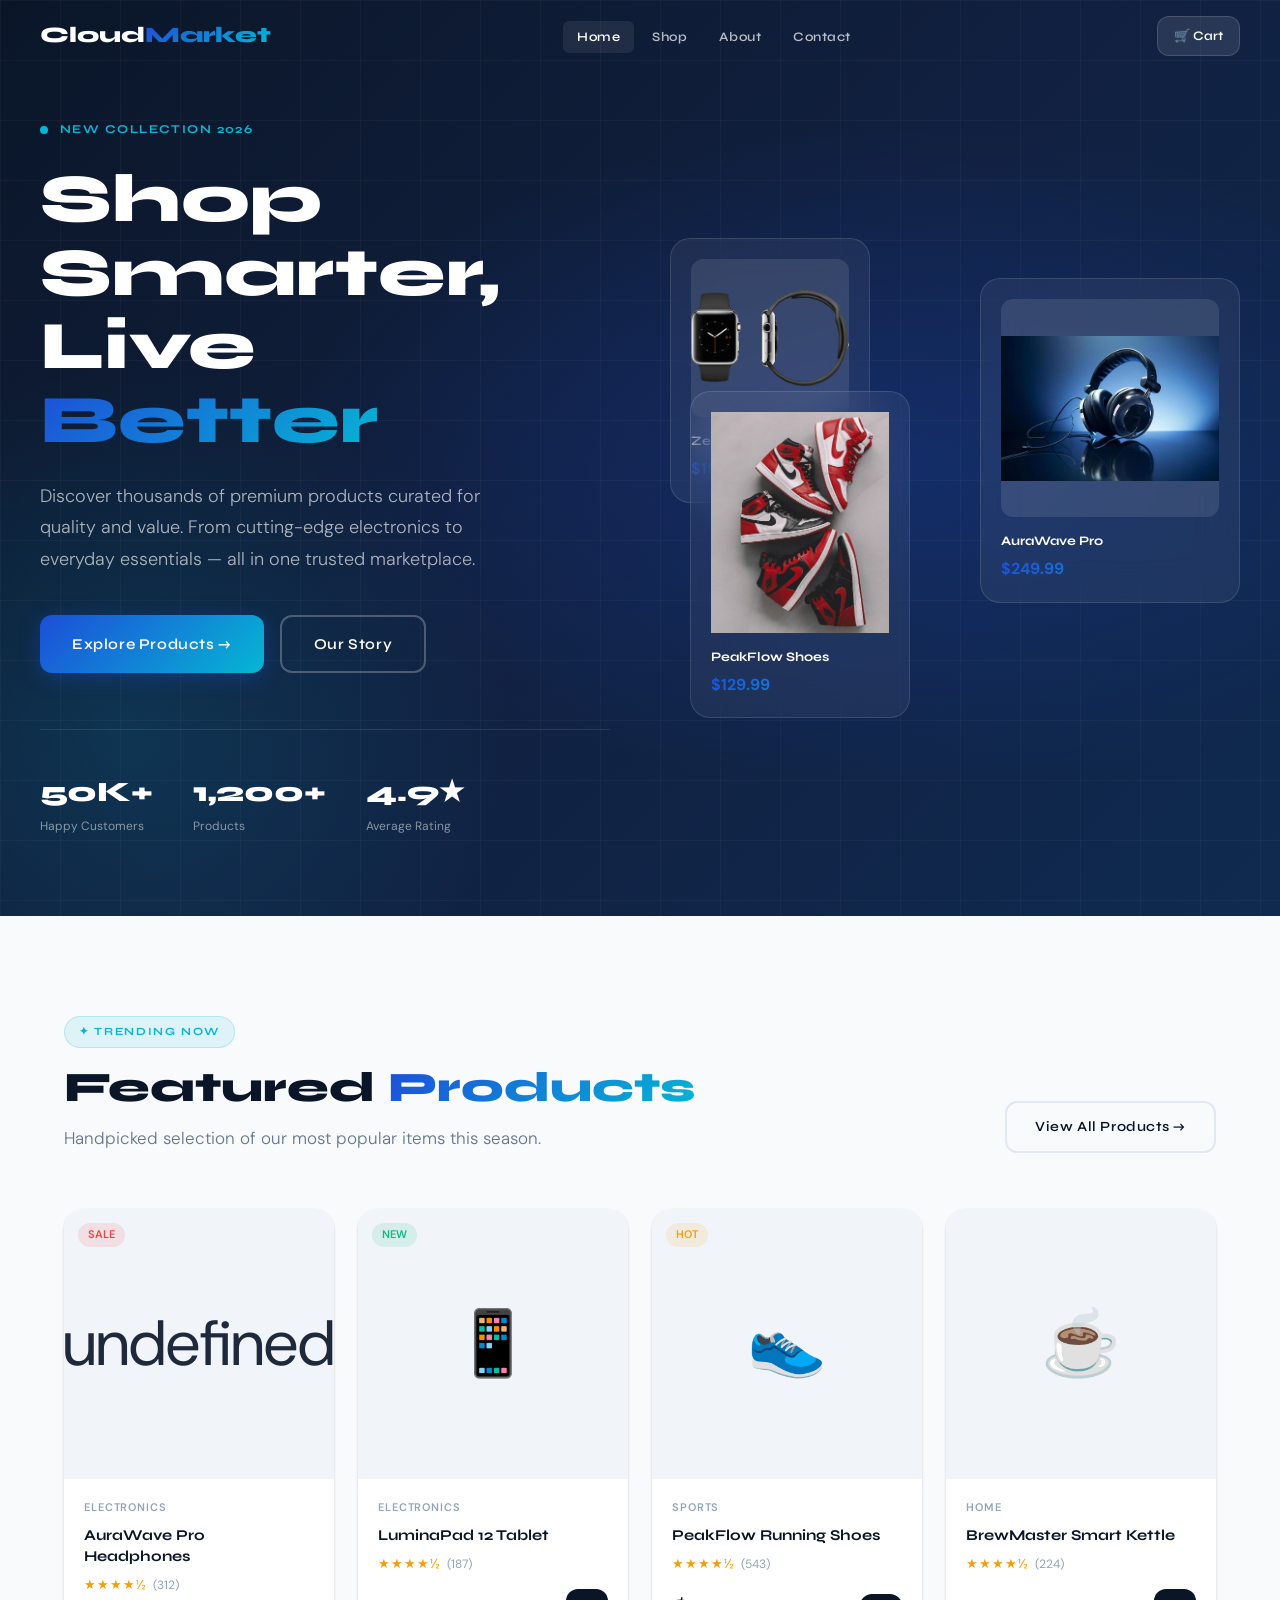
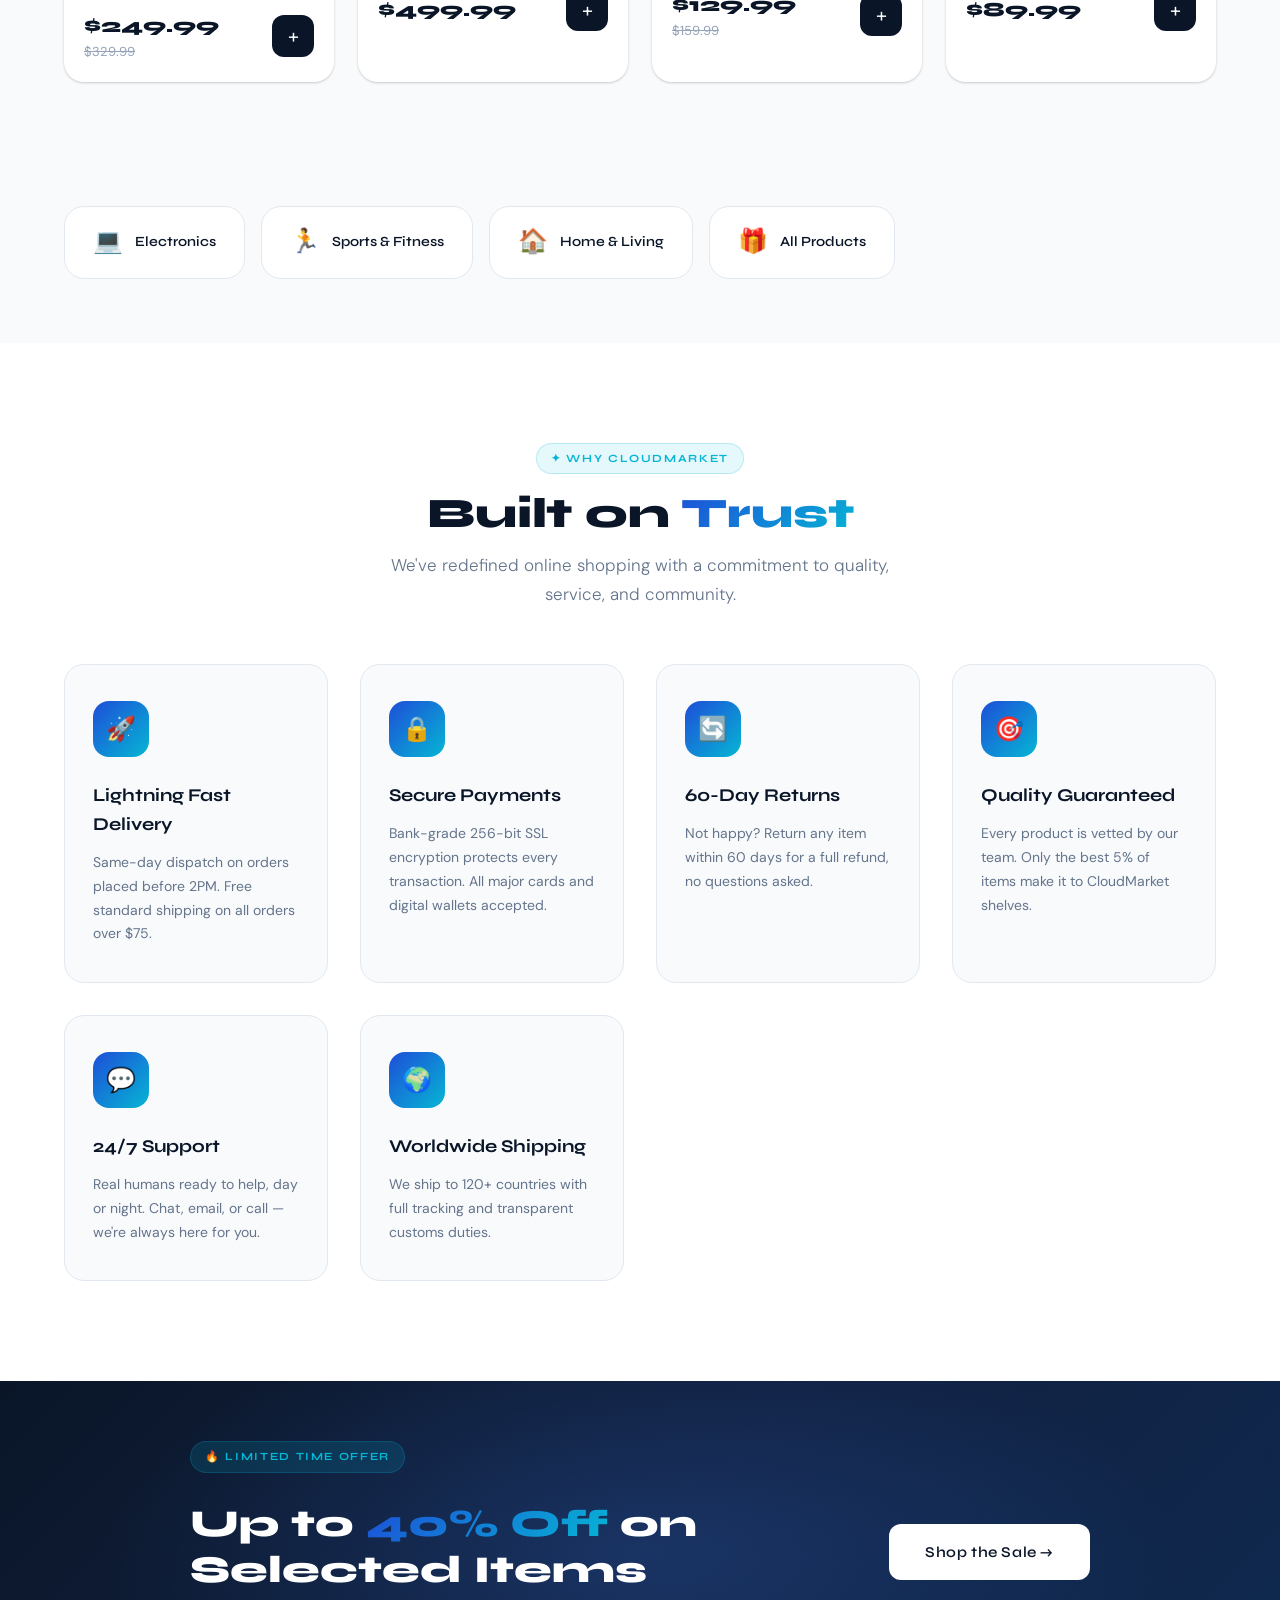
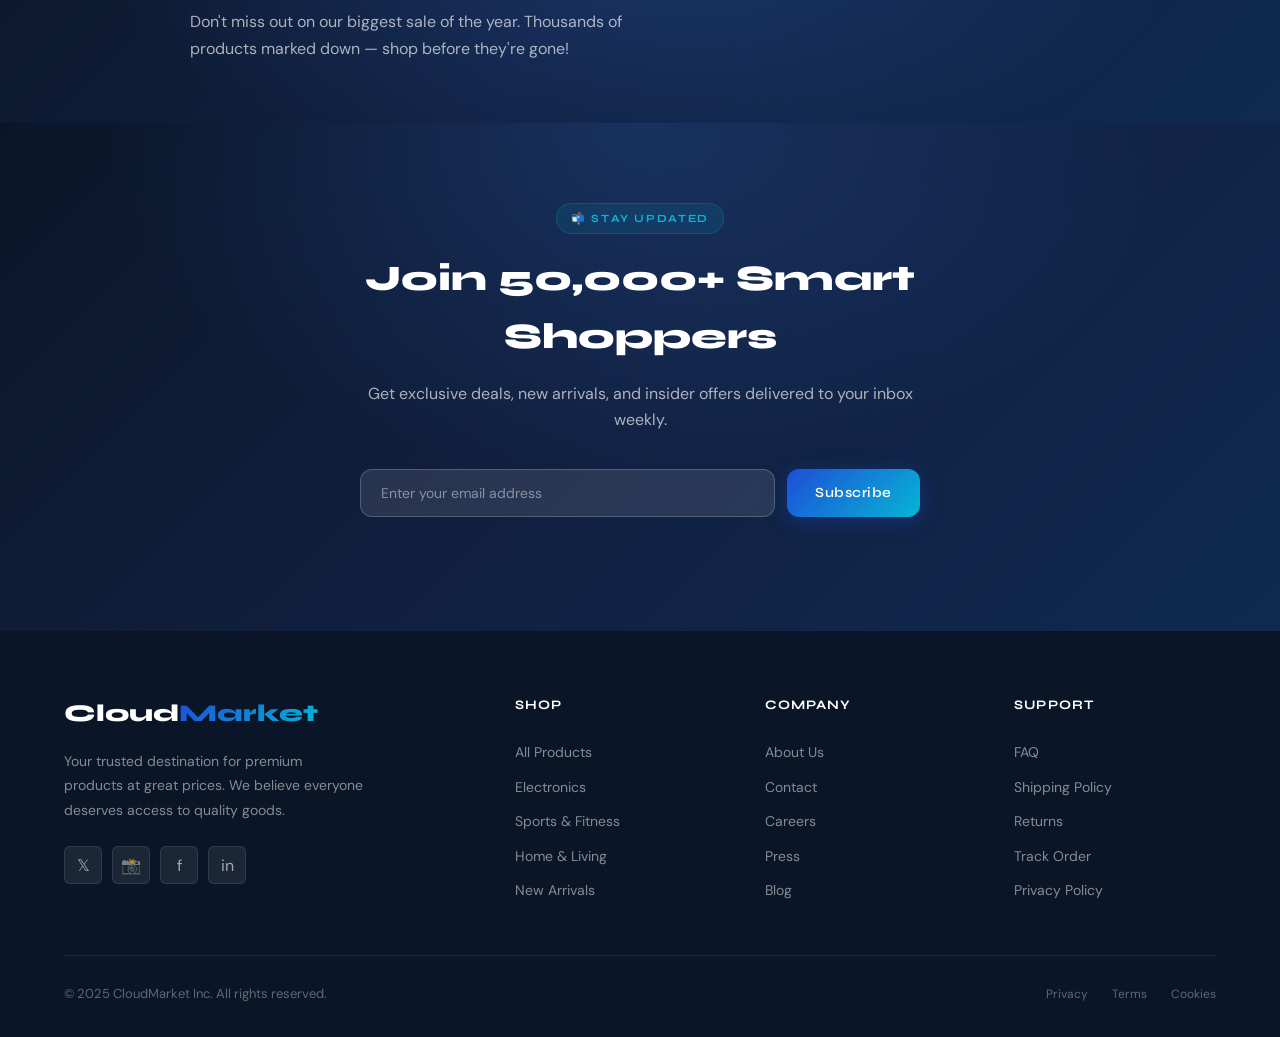
==== commit 13d85170: "new" ====
--- a/index.html
+++ b/index.html
@@ -54,7 +54,7 @@
       <div class="hero-content">
         <div class="hero-eyebrow">
           <div class="hero-eyebrow-dot"></div>
-          <span class="hero-eyebrow-text">New Collection 2025</span>
+          <span class="hero-eyebrow-text">New Collection 2026</span>
         </div>
         <h1 class="hero-title">
           Shop Smarter,<br>
@@ -89,17 +89,17 @@
       <div class="hero-visual">
         <div class="hero-card-stack">
           <div class="hero-product-card hero-card-side1">
-            <div class="hero-card-img">⌚</div>
+            <div class="hero-card-img"><img src="/images/Apple-Watch-PNG-Image.png" alt=""></div>
             <div class="hero-card-label">ZenFrame Watch</div>
             <div class="hero-card-price">$199.99</div>
           </div>
           <div class="hero-product-card hero-card-main">
-            <div class="hero-card-img">🎧</div>
+            <div class="hero-card-img"><img src="images/headphones-background-illustration-ai-generative-free-photo.jpg" alt=""></div>
             <div class="hero-card-label">AuraWave Pro</div>
             <div class="hero-card-price">$249.99</div>
           </div>
           <div class="hero-product-card hero-card-side2">
-            <div class="hero-card-img">👟</div>
+            <div class="hero-card-img"><img src="images/air-jordan.jpg" alt=""></div>
             <div class="hero-card-label">PeakFlow Shoes</div>
             <div class="hero-card-price">$129.99</div>
           </div>
